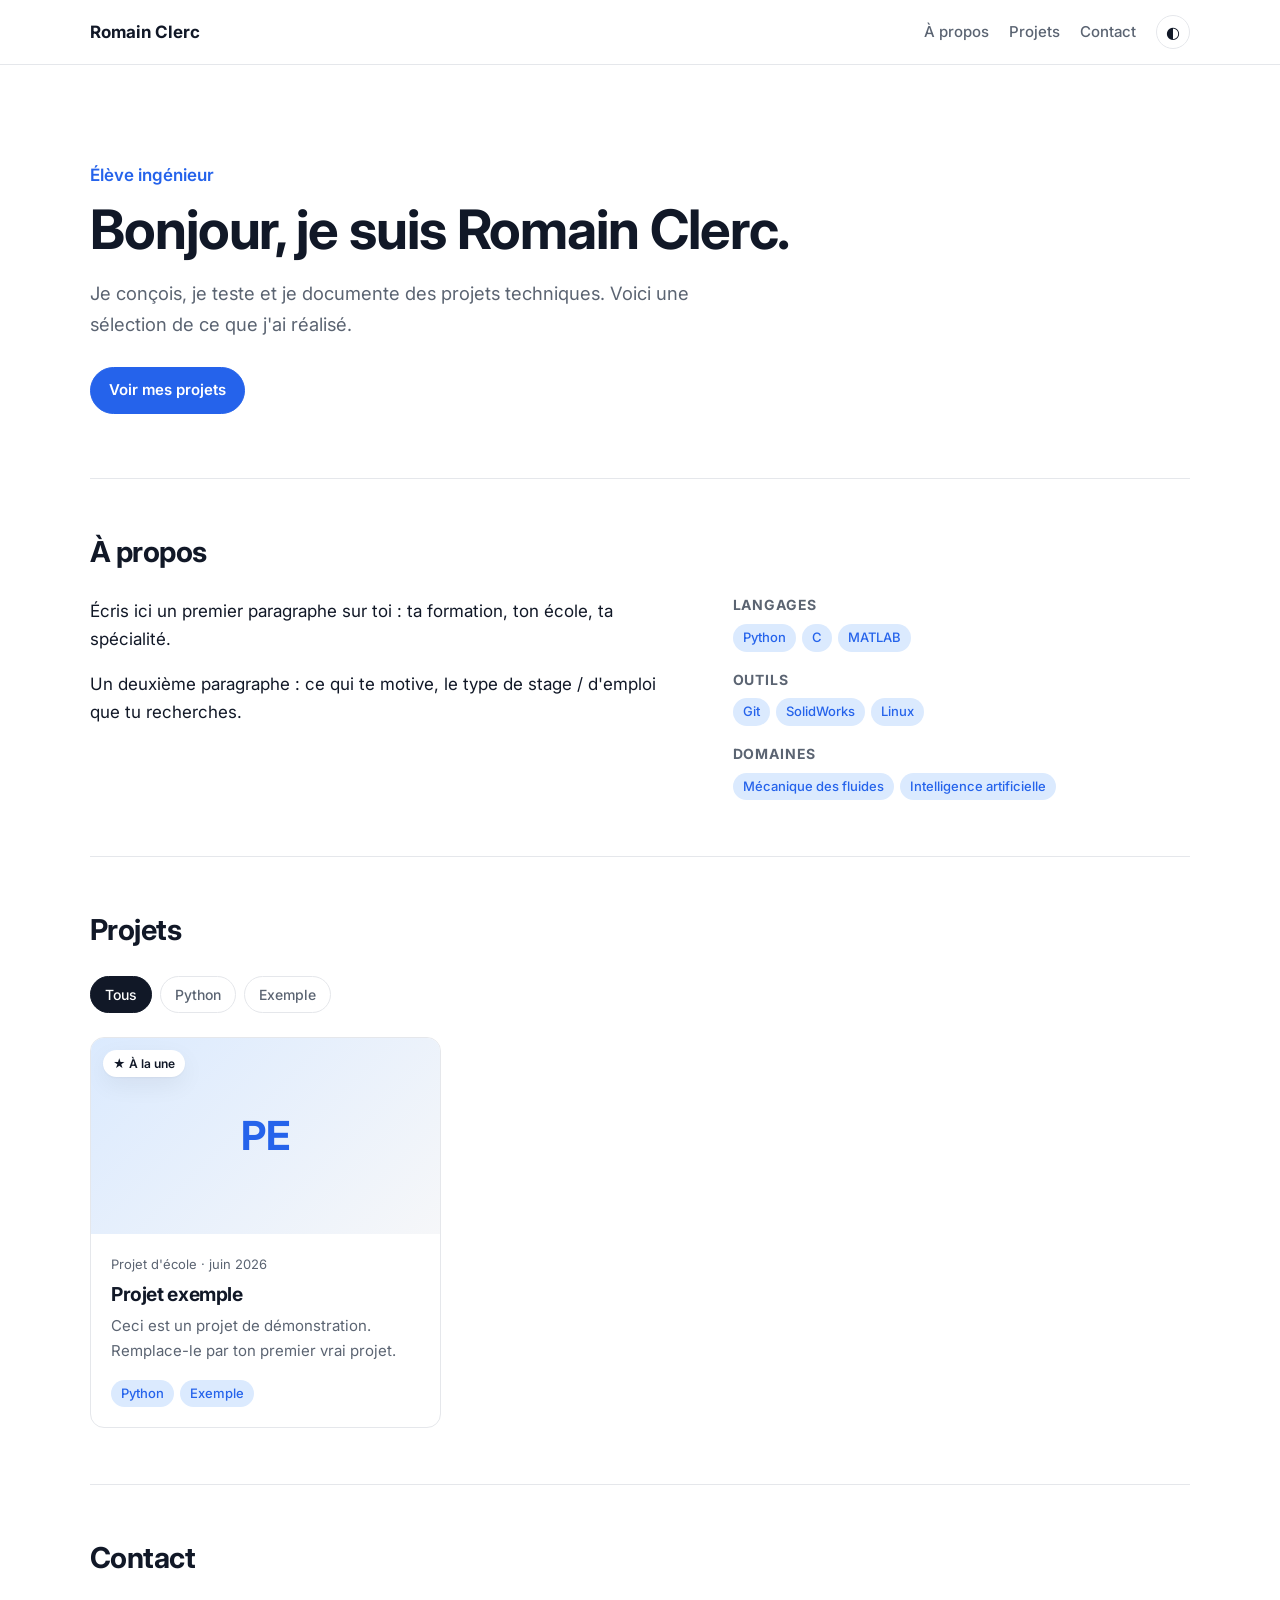
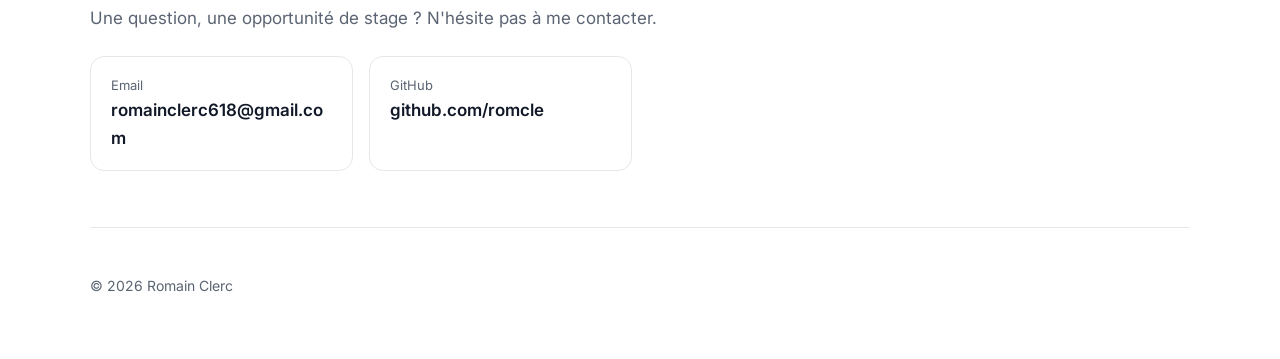
==== index.html @ ba86d4f6 "Création du portfolio : structure, design et modèle de projet - Page d'accueil (présentation, compét" ====
<!doctype html>
<html lang="fr">
<head>
  <meta charset="utf-8">
  <meta name="viewport" content="width=device-width, initial-scale=1">
  <title>Portfolio</title>
  <meta name="description" content="Portfolio : projets, compétences et contact.">
  <link rel="preconnect" href="https://fonts.googleapis.com">
  <link rel="preconnect" href="https://fonts.gstatic.com" crossorigin>
  <link href="https://fonts.googleapis.com/css2?family=Inter:wght@400;500;600;700&display=swap" rel="stylesheet">
  <link rel="stylesheet" href="assets/css/style.css">
</head>
<body>
  <header class="nav">
    <div class="container nav__inner">
      <a class="nav__logo" href="#haut" data-profil="nom"></a>
      <nav class="nav__links">
        <a href="#a-propos">À propos</a>
        <a href="#projets">Projets</a>
        <a href="#contact">Contact</a>
        <button class="theme-toggle" type="button" aria-label="Changer de thème">◐</button>
      </nav>
    </div>
  </header>

  <main id="haut">
    <!-- ACCUEIL -->
    <section class="hero container">
      <img class="hero__photo" alt="" hidden>
      <div>
        <p class="hero__eyebrow" data-profil="titre"></p>
        <h1 class="hero__title">Bonjour, je suis <span data-profil="nom"></span>.</h1>
        <p class="hero__lead" data-profil="accroche"></p>
        <div class="hero__actions">
          <a class="btn btn--primary" href="#projets">Voir mes projets</a>
          <a class="btn" id="hero-cv" href="#" target="_blank" rel="noopener" hidden>Télécharger mon CV</a>
        </div>
      </div>
    </section>

    <!-- À PROPOS -->
    <section id="a-propos" class="section container">
      <h2 class="section__title">À propos</h2>
      <div class="about">
        <div class="about__text" id="about-text"></div>
        <div class="about__skills" id="skills"></div>
      </div>
    </section>

    <!-- PROJETS -->
    <section id="projets" class="section container">
      <h2 class="section__title">Projets</h2>
      <div class="filters" id="filters" role="toolbar" aria-label="Filtrer les projets"></div>
      <div class="grid" id="projects-grid"></div>
    </section>

    <!-- CONTACT -->
    <section id="contact" class="section container">
      <h2 class="section__title">Contact</h2>
      <p class="muted">Une question, une opportunité de stage ? N'hésite pas à me contacter.</p>
      <div class="contact" id="contact-links"></div>
    </section>
  </main>

  <footer class="footer container">
    <p class="muted">© <span id="year"></span> <span data-profil="nom"></span></p>
  </footer>

  <script src="data/profil.js"></script>
  <script src="data/projets.js"></script>
  <script src="assets/js/main.js"></script>
</body>
</html>
---- assets/css/style.css ----
/* =========================================================
   Couleurs : change --accent pour personnaliser le site.
   ========================================================= */
:root {
  --accent: #2563eb;
  --accent-soft: #dbeafe;
  --bg: #ffffff;
  --bg-alt: #f6f7f9;
  --text: #111827;
  --muted: #5b6472;
  --border: #e5e7eb;
  --radius: 14px;
  --shadow: 0 1px 2px rgba(0, 0, 0, .04), 0 8px 24px rgba(0, 0, 0, .06);
  color-scheme: light;
}

@media (prefers-color-scheme: dark) {
  :root:not([data-theme="light"]) {
    --accent: #60a5fa;
    --accent-soft: #1e293b;
    --bg: #0b0f17;
    --bg-alt: #121826;
    --text: #e5e7eb;
    --muted: #9aa4b2;
    --border: #1f2937;
    --shadow: 0 8px 24px rgba(0, 0, 0, .35);
    color-scheme: dark;
  }
}
:root[data-theme="dark"] {
  --accent: #60a5fa;
  --accent-soft: #1e293b;
  --bg: #0b0f17;
  --bg-alt: #121826;
  --text: #e5e7eb;
  --muted: #9aa4b2;
  --border: #1f2937;
  --shadow: 0 8px 24px rgba(0, 0, 0, .35);
  color-scheme: dark;
}

/* ---------- Base ---------- */
*, *::before, *::after { box-sizing: border-box; }
[hidden] { display: none !important; }
html { scroll-behavior: smooth; scroll-padding-top: 80px; }
body {
  margin: 0;
  font-family: "Inter", system-ui, -apple-system, "Segoe UI", sans-serif;
  font-size: 17px;
  line-height: 1.65;
  color: var(--text);
  background: var(--bg);
  -webkit-font-smoothing: antialiased;
}
img { max-width: 100%; display: block; }
a { color: var(--accent); }
h1, h2, h3 { line-height: 1.2; letter-spacing: -0.02em; }
code { font-size: .9em; background: var(--bg-alt); padding: .1em .35em; border-radius: 6px; }
.container { width: min(1100px, 100% - 32px); margin-inline: auto; }
.muted { color: var(--muted); }

/* ---------- Navigation ---------- */
.nav {
  position: sticky; top: 0; z-index: 10;
  background: color-mix(in srgb, var(--bg) 85%, transparent);
  backdrop-filter: blur(10px);
  border-bottom: 1px solid var(--border);
}
.nav__inner { display: flex; align-items: center; justify-content: space-between; height: 64px; gap: 16px; }
.nav__logo { font-weight: 700; color: var(--text); text-decoration: none; white-space: nowrap; }
.nav__links { display: flex; align-items: center; gap: 20px; }
.nav__links a { color: var(--muted); text-decoration: none; font-size: 15px; font-weight: 500; }
.nav__links a:hover { color: var(--text); }
.theme-toggle {
  background: none; border: 1px solid var(--border); color: var(--text);
  width: 34px; height: 34px; border-radius: 50%; cursor: pointer; font-size: 16px;
}

/* ---------- Boutons & tags ---------- */
.btn {
  display: inline-flex; align-items: center; gap: 6px;
  padding: 10px 18px; border-radius: 999px;
  border: 1px solid var(--border); background: var(--bg);
  color: var(--text); text-decoration: none; font-weight: 600; font-size: 15px;
  transition: transform .15s, border-color .15s;
}
.btn:hover { border-color: var(--accent); transform: translateY(-1px); }
.btn--primary { background: var(--accent); border-color: var(--accent); color: #fff; }
.tags { list-style: none; padding: 0; margin: 0; display: flex; flex-wrap: wrap; gap: 6px; }
.tag {
  font-size: 13px; font-weight: 500; padding: 3px 10px; border-radius: 999px;
  background: var(--accent-soft); color: var(--accent);
}

/* ---------- Hero ---------- */
.hero { display: flex; align-items: center; gap: 40px; padding: 96px 0 64px; }
.hero__photo { width: 160px; height: 160px; border-radius: 50%; object-fit: cover; flex-shrink: 0; }
.hero__eyebrow { color: var(--accent); font-weight: 600; margin: 0 0 8px; }
.hero__title { font-size: clamp(2.2rem, 5vw, 3.4rem); margin: 0 0 16px; }
.hero__lead { font-size: 1.15rem; color: var(--muted); max-width: 640px; margin: 0 0 28px; }
.hero__actions { display: flex; flex-wrap: wrap; gap: 12px; }

/* ---------- Sections ---------- */
.section { padding: 56px 0; border-top: 1px solid var(--border); }
.section__title { font-size: 1.8rem; margin: 0 0 28px; }
.about { display: grid; grid-template-columns: 1.3fr 1fr; gap: 48px; }
.about__text p:first-child { margin-top: 0; }
.skills__group + .skills__group { margin-top: 20px; }
.skills__group h3 { font-size: 14px; text-transform: uppercase; letter-spacing: .06em; color: var(--muted); margin: 0 0 10px; }

/* ---------- Filtres & grille ---------- */
.filters { display: flex; flex-wrap: wrap; gap: 8px; margin-bottom: 24px; }
.filter {
  font: inherit; font-size: 14px; font-weight: 500; cursor: pointer;
  padding: 6px 14px; border-radius: 999px;
  border: 1px solid var(--border); background: var(--bg); color: var(--muted);
}
.filter.is-active { background: var(--text); color: var(--bg); border-color: var(--text); }
.grid { display: grid; grid-template-columns: repeat(auto-fill, minmax(300px, 1fr)); gap: 24px; }

.card {
  display: flex; flex-direction: column;
  background: var(--bg); border: 1px solid var(--border); border-radius: var(--radius);
  overflow: hidden; text-decoration: none; color: inherit;
  transition: transform .2s, box-shadow .2s;
}
.card:hover { transform: translateY(-4px); box-shadow: var(--shadow); }
.card__media { position: relative; aspect-ratio: 16 / 9; background: var(--bg-alt); }
.card__media img { width: 100%; height: 100%; object-fit: cover; }
.card__placeholder {
  width: 100%; height: 100%; display: grid; place-items: center;
  font-size: 2.5rem; font-weight: 700; color: var(--accent);
  background: linear-gradient(135deg, var(--accent-soft), var(--bg-alt));
}
.card__badge {
  position: absolute; top: 12px; left: 12px;
  background: var(--bg); color: var(--text); font-size: 12px; font-weight: 600;
  padding: 4px 10px; border-radius: 999px; box-shadow: var(--shadow);
}
.card__body { padding: 20px; display: flex; flex-direction: column; gap: 8px; flex: 1; }
.card__meta { font-size: 13px; color: var(--muted); margin: 0; }
.card__title { font-size: 1.2rem; margin: 0; }
.card__text { color: var(--muted); margin: 0 0 8px; font-size: 15px; flex: 1; }

/* ---------- Contact ---------- */
.contact { display: grid; grid-template-columns: repeat(auto-fill, minmax(220px, 1fr)); gap: 16px; margin-top: 24px; }
.contact__item {
  display: flex; flex-direction: column; padding: 18px 20px;
  border: 1px solid var(--border); border-radius: var(--radius);
  text-decoration: none; color: var(--text); transition: border-color .15s;
}
.contact__item:hover { border-color: var(--accent); }
.contact__label { font-size: 13px; color: var(--muted); }
.contact__value { font-weight: 600; overflow-wrap: anywhere; }

/* ---------- Page projet ---------- */
.project { padding: 56px 0; }
.project__meta { color: var(--accent); font-weight: 600; margin: 0 0 8px; }
.project__title { font-size: clamp(2rem, 4.5vw, 3rem); margin: 0 0 12px; }
.project__cover { width: 100%; max-height: 520px; object-fit: cover; border-radius: var(--radius); margin: 32px 0 0; }
.project__layout { display: grid; grid-template-columns: 1fr 300px; gap: 48px; margin-top: 40px; }
.project__section + .project__section { margin-top: 32px; }
.project__section h2 { font-size: 1.35rem; margin: 0 0 10px; }
.project__aside { align-self: start; position: sticky; top: 88px; display: flex; flex-direction: column; gap: 20px; }
.facts { margin: 0; padding: 20px; background: var(--bg-alt); border-radius: var(--radius); }
.facts dt { font-size: 13px; color: var(--muted); }
.facts dd { margin: 0 0 12px; font-weight: 500; }
.facts dd:last-child { margin-bottom: 0; }
.project__links { display: flex; flex-direction: column; gap: 10px; }
.gallery { display: grid; grid-template-columns: repeat(auto-fill, minmax(220px, 1fr)); gap: 16px; }
.gallery figure { margin: 0; }
.gallery img { border-radius: 10px; aspect-ratio: 4 / 3; object-fit: cover; width: 100%; }
.gallery figcaption { font-size: 14px; color: var(--muted); margin-top: 6px; }
.prevnext {
  display: flex; justify-content: space-between; gap: 16px;
  margin-top: 56px; padding-top: 24px; border-top: 1px solid var(--border);
}
.prevnext a { text-decoration: none; font-weight: 600; }

/* ---------- Pied de page ---------- */
.footer { padding: 32px 0 48px; border-top: 1px solid var(--border); font-size: 14px; }

/* ---------- Mobile ---------- */
@media (max-width: 760px) {
  body { font-size: 16px; }
  .nav__links { gap: 14px; }
  .nav__links a:not(:last-of-type) { display: none; }
  .hero { flex-direction: column; align-items: flex-start; padding: 56px 0 40px; gap: 24px; }
  .hero__photo { width: 112px; height: 112px; }
  .about, .project__layout { grid-template-columns: 1fr; gap: 32px; }
  .project__aside { position: static; }
  .grid { grid-template-columns: 1fr; }
}
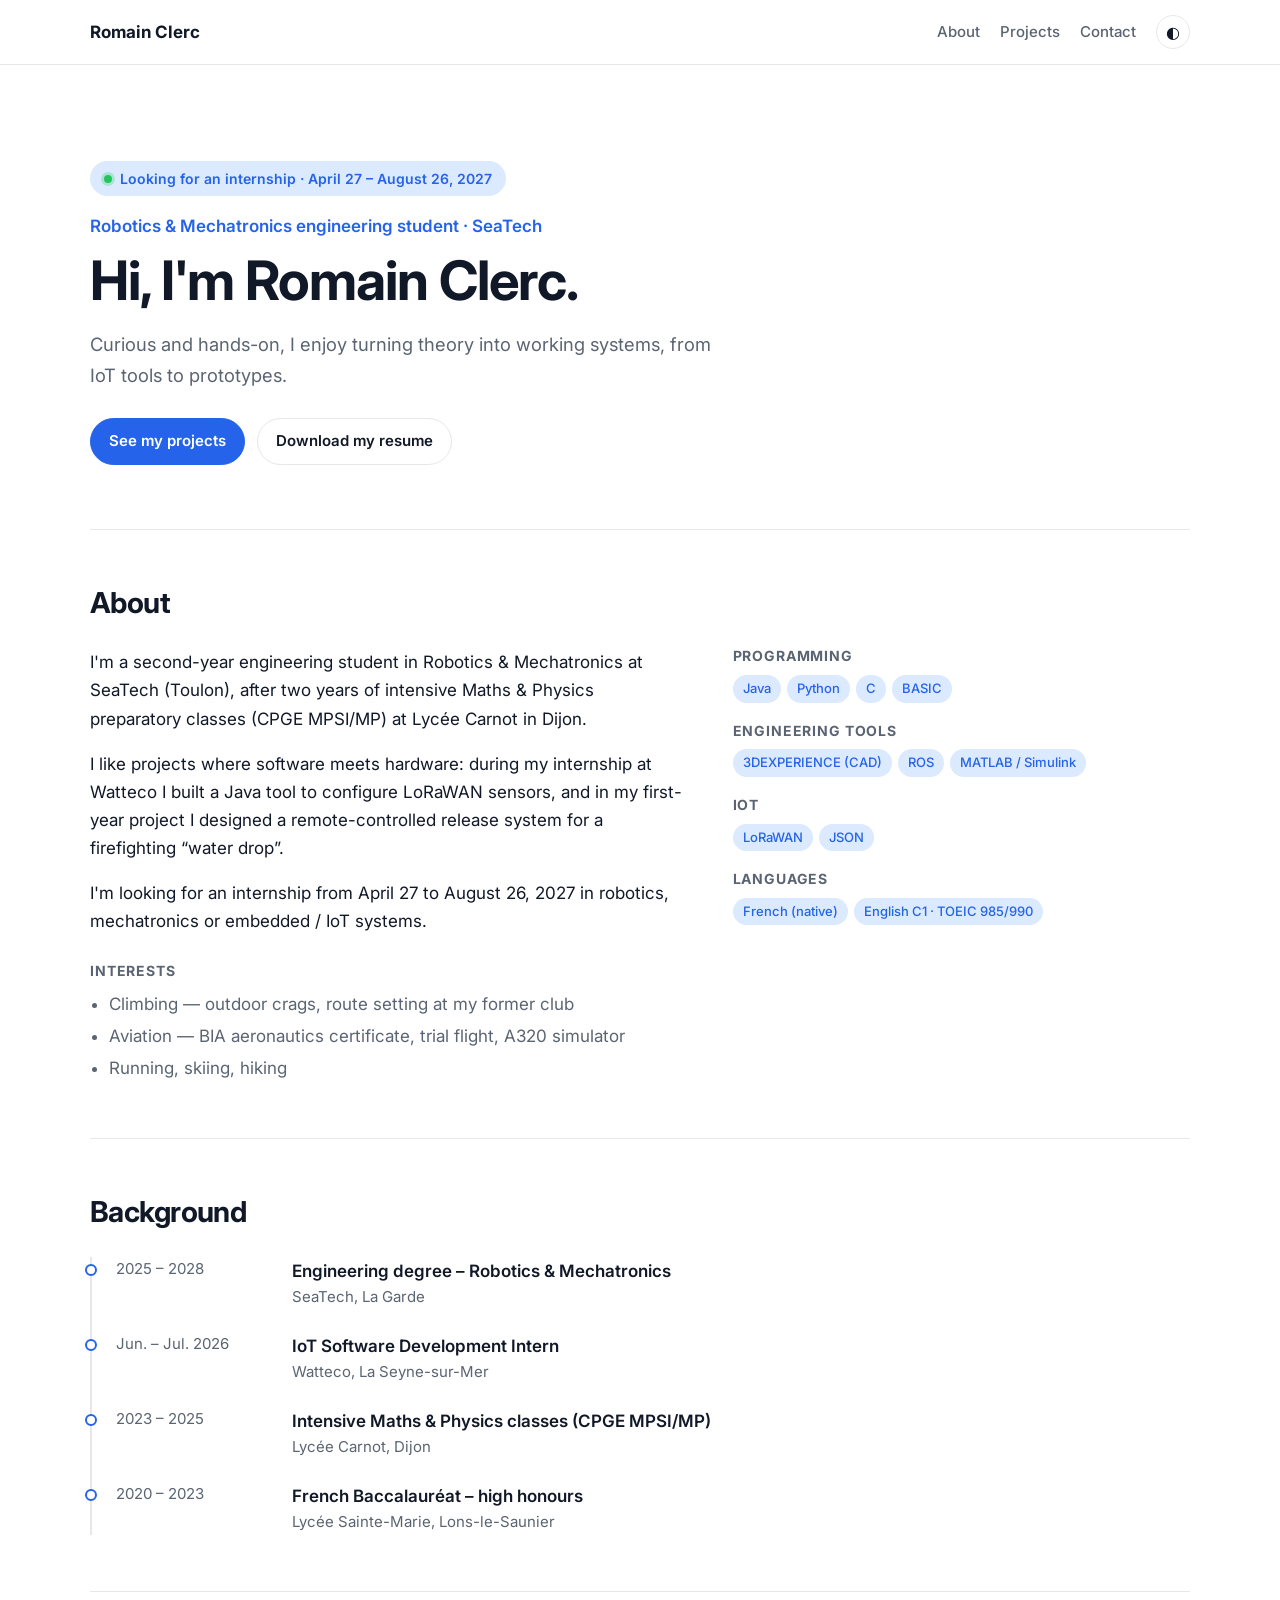
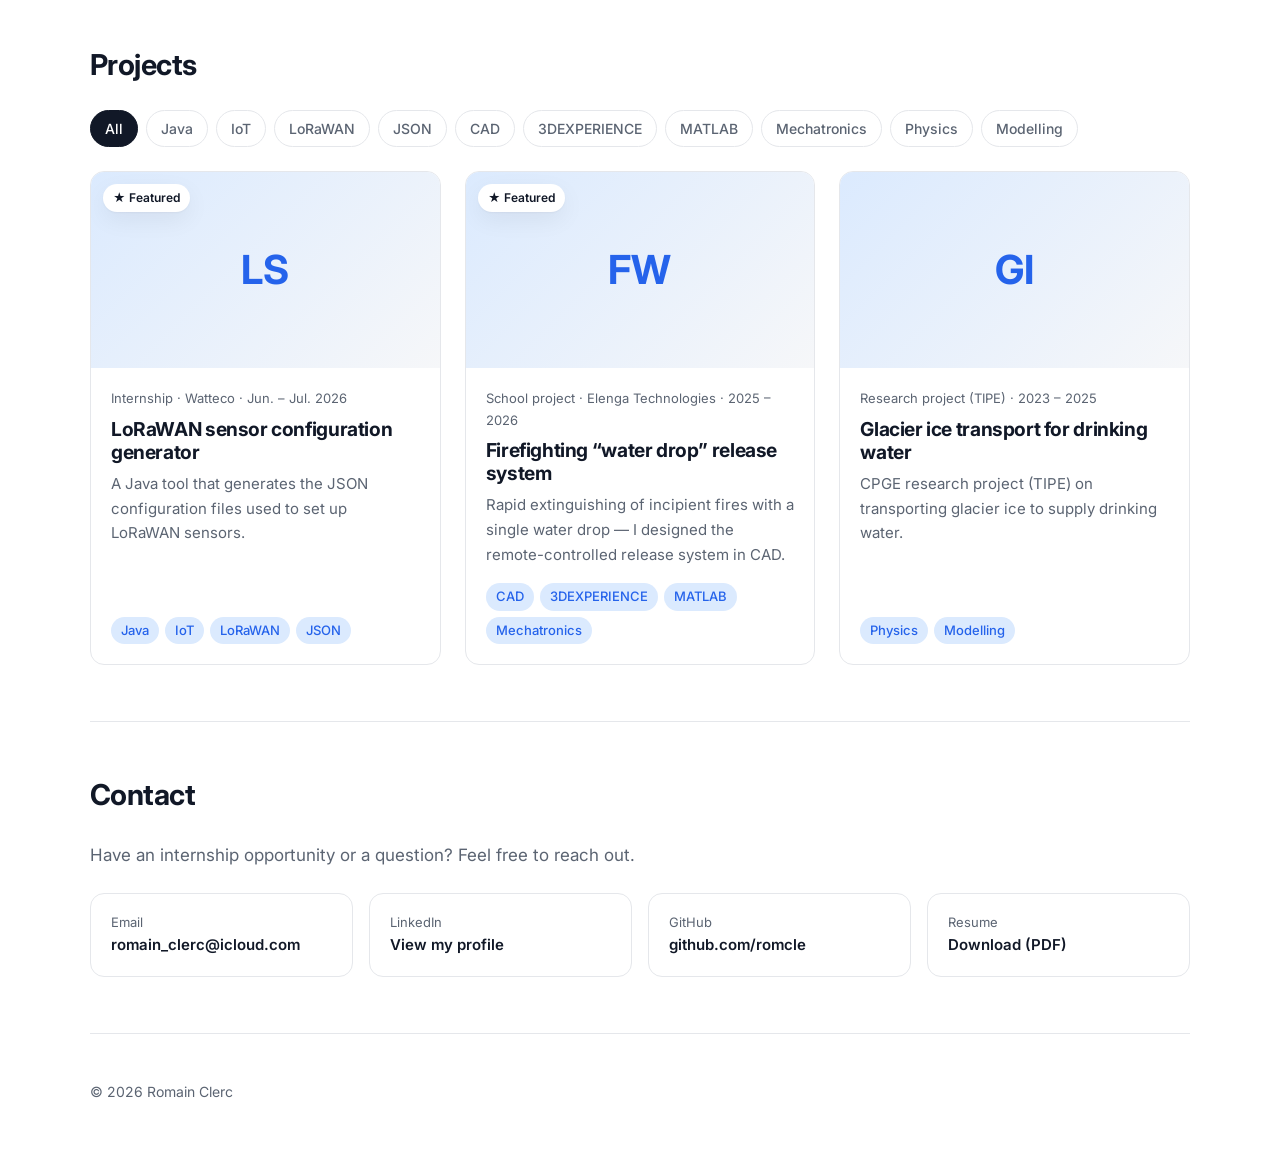
==== commit 8cd2c143: "Remplissage du portfolio à partir du CV - Site passé en anglais, contenu tiré du CV (profil, compéte" ====
--- a/index.html
+++ b/index.html
@@ -1,10 +1,10 @@
 <!doctype html>
-<html lang="fr">
+<html lang="en">
 <head>
   <meta charset="utf-8">
   <meta name="viewport" content="width=device-width, initial-scale=1">
   <title>Portfolio</title>
-  <meta name="description" content="Portfolio : projets, compétences et contact.">
+  <meta name="description" content="Portfolio of Romain Clerc, Robotics &amp; Mechatronics engineering student at SeaTech.">
   <link rel="preconnect" href="https://fonts.googleapis.com">
   <link rel="preconnect" href="https://fonts.gstatic.com" crossorigin>
   <link href="https://fonts.googleapis.com/css2?family=Inter:wght@400;500;600;700&display=swap" rel="stylesheet">
@@ -15,10 +15,10 @@
     <div class="container nav__inner">
       <a class="nav__logo" href="#haut" data-profil="nom"></a>
       <nav class="nav__links">
-        <a href="#a-propos">À propos</a>
-        <a href="#projets">Projets</a>
+        <a href="#about">About</a>
+        <a href="#projects">Projects</a>
         <a href="#contact">Contact</a>
-        <button class="theme-toggle" type="button" aria-label="Changer de thème">◐</button>
+        <button class="theme-toggle" type="button" aria-label="Toggle theme">◐</button>
       </nav>
     </div>
   </header>
@@ -28,36 +28,46 @@
     <section class="hero container">
       <img class="hero__photo" alt="" hidden>
       <div>
+        <p class="availability" id="availability" hidden></p>
         <p class="hero__eyebrow" data-profil="titre"></p>
-        <h1 class="hero__title">Bonjour, je suis <span data-profil="nom"></span>.</h1>
+        <h1 class="hero__title">Hi, I'm <span data-profil="nom"></span>.</h1>
         <p class="hero__lead" data-profil="accroche"></p>
         <div class="hero__actions">
-          <a class="btn btn--primary" href="#projets">Voir mes projets</a>
-          <a class="btn" id="hero-cv" href="#" target="_blank" rel="noopener" hidden>Télécharger mon CV</a>
+          <a class="btn btn--primary" href="#projects">See my projects</a>
+          <a class="btn" id="hero-cv" href="#" target="_blank" rel="noopener" hidden>Download my resume</a>
         </div>
       </div>
     </section>
 
     <!-- À PROPOS -->
-    <section id="a-propos" class="section container">
-      <h2 class="section__title">À propos</h2>
+    <section id="about" class="section container">
+      <h2 class="section__title">About</h2>
       <div class="about">
-        <div class="about__text" id="about-text"></div>
+        <div>
+          <div class="about__text" id="about-text"></div>
+          <div id="interests"></div>
+        </div>
         <div class="about__skills" id="skills"></div>
       </div>
     </section>
 
+    <!-- PARCOURS -->
+    <section id="background" class="section container">
+      <h2 class="section__title">Background</h2>
+      <ol class="timeline" id="timeline"></ol>
+    </section>
+
     <!-- PROJETS -->
-    <section id="projets" class="section container">
-      <h2 class="section__title">Projets</h2>
-      <div class="filters" id="filters" role="toolbar" aria-label="Filtrer les projets"></div>
+    <section id="projects" class="section container">
+      <h2 class="section__title">Projects</h2>
+      <div class="filters" id="filters" role="toolbar" aria-label="Filter projects"></div>
       <div class="grid" id="projects-grid"></div>
     </section>
 
     <!-- CONTACT -->
     <section id="contact" class="section container">
       <h2 class="section__title">Contact</h2>
-      <p class="muted">Une question, une opportunité de stage ? N'hésite pas à me contacter.</p>
+      <p class="muted">Have an internship opportunity or a question? Feel free to reach out.</p>
       <div class="contact" id="contact-links"></div>
     </section>
   </main>
--- a/assets/css/style.css
+++ b/assets/css/style.css
@@ -108,6 +108,33 @@
 .skills__group + .skills__group { margin-top: 20px; }
 .skills__group h3 { font-size: 14px; text-transform: uppercase; letter-spacing: .06em; color: var(--muted); margin: 0 0 10px; }
 
+.subhead { font-size: 14px; text-transform: uppercase; letter-spacing: .06em; color: var(--muted); margin: 28px 0 10px; }
+.interests { margin: 0; padding-left: 1.1em; color: var(--muted); }
+.interests li + li { margin-top: 4px; }
+
+/* ---------- Disponibilité ---------- */
+.availability {
+  display: inline-flex; align-items: center; gap: 8px;
+  margin: 0 0 16px; padding: 6px 14px; border-radius: 999px;
+  background: var(--accent-soft); color: var(--accent); font-size: 14px; font-weight: 600;
+}
+.availability::before {
+  content: ""; width: 8px; height: 8px; border-radius: 50%; background: #22c55e;
+  box-shadow: 0 0 0 3px color-mix(in srgb, #22c55e 25%, transparent);
+}
+
+/* ---------- Parcours ---------- */
+.timeline { list-style: none; margin: 0; padding: 0; border-left: 2px solid var(--border); }
+.timeline__item { position: relative; display: grid; grid-template-columns: 160px 1fr; gap: 16px; padding: 0 0 22px 24px; }
+.timeline__item:last-child { padding-bottom: 0; }
+.timeline__item::before {
+  content: ""; position: absolute; left: -7px; top: 7px;
+  width: 12px; height: 12px; border-radius: 50%; background: var(--bg); border: 2px solid var(--accent);
+}
+.timeline__when { color: var(--muted); font-size: 15px; }
+.timeline__title { margin: 0; font-weight: 600; }
+.timeline__where { margin: 0; color: var(--muted); font-size: 15px; }
+
 /* ---------- Filtres & grille ---------- */
 .filters { display: flex; flex-wrap: wrap; gap: 8px; margin-bottom: 24px; }
 .filter {
@@ -143,7 +170,7 @@
 .card__text { color: var(--muted); margin: 0 0 8px; font-size: 15px; flex: 1; }
 
 /* ---------- Contact ---------- */
-.contact { display: grid; grid-template-columns: repeat(auto-fill, minmax(220px, 1fr)); gap: 16px; margin-top: 24px; }
+.contact { display: grid; grid-template-columns: repeat(auto-fit, minmax(240px, 1fr)); gap: 16px; margin-top: 24px; }
 .contact__item {
   display: flex; flex-direction: column; padding: 18px 20px;
   border: 1px solid var(--border); border-radius: var(--radius);
@@ -151,7 +178,7 @@
 }
 .contact__item:hover { border-color: var(--accent); }
 .contact__label { font-size: 13px; color: var(--muted); }
-.contact__value { font-weight: 600; overflow-wrap: anywhere; }
+.contact__value { font-weight: 600; font-size: 15px; overflow-wrap: anywhere; }
 
 /* ---------- Page projet ---------- */
 .project { padding: 56px 0; }
@@ -190,4 +217,5 @@
   .about, .project__layout { grid-template-columns: 1fr; gap: 32px; }
   .project__aside { position: static; }
   .grid { grid-template-columns: 1fr; }
-}
+  .timeline__item { grid-template-columns: 1fr; gap: 2px; }
+}
